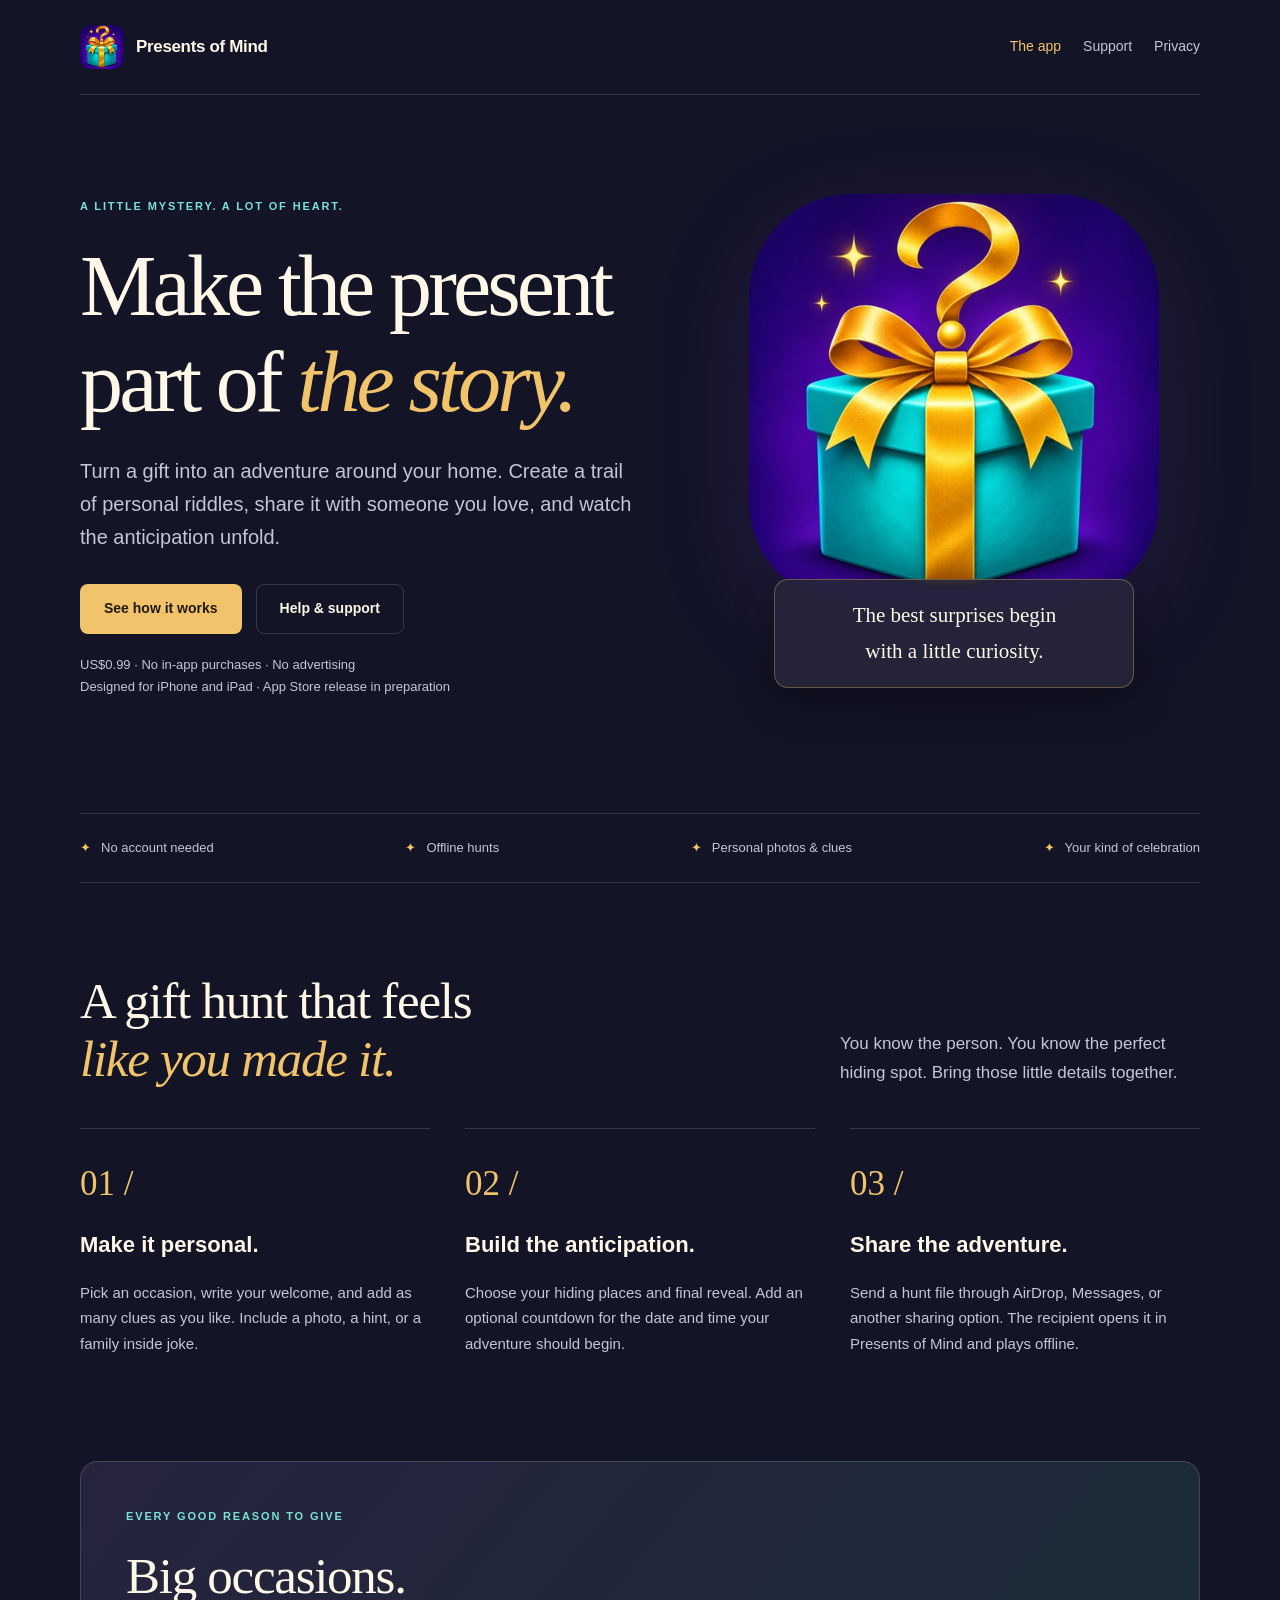
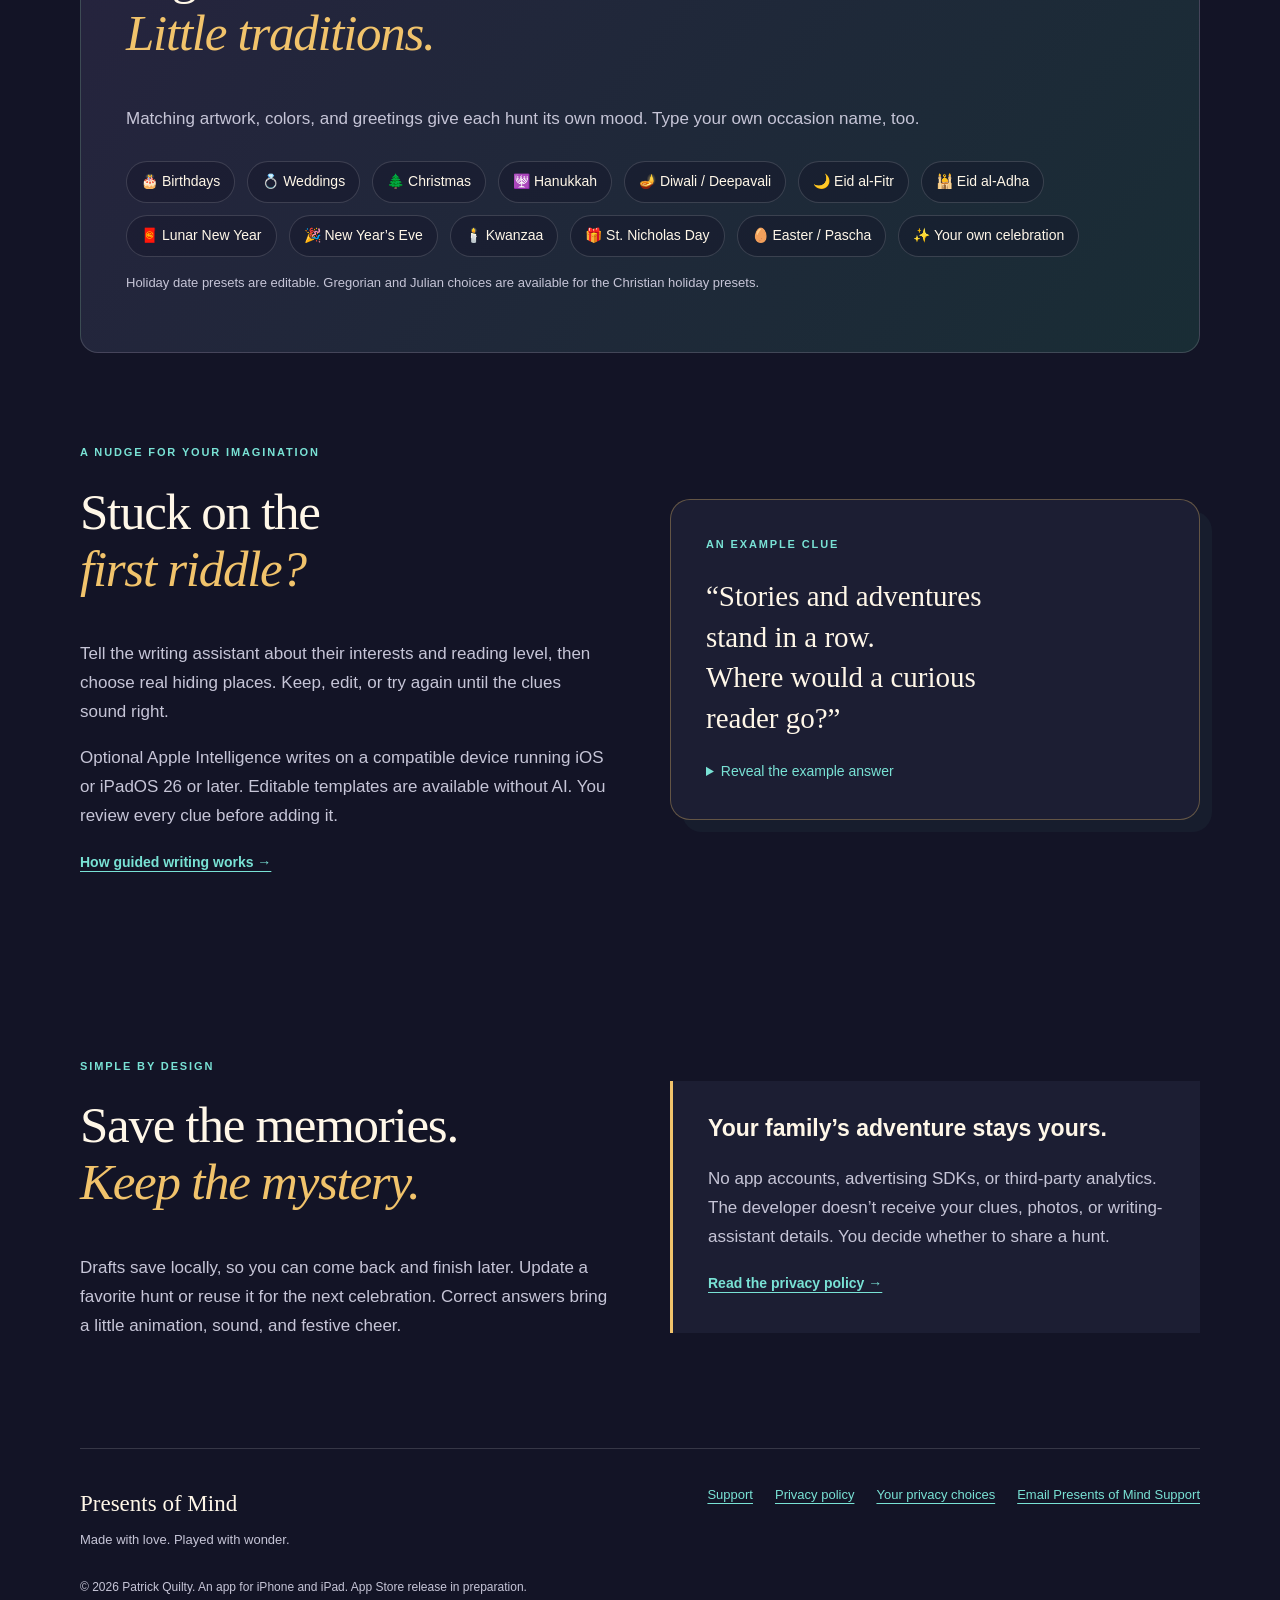
==== docs/index.html @ c744645d "Add Presents of Mind product, support, and privacy website" ====
<!doctype html>
<html lang="en"><head><meta charset="utf-8"><meta name="viewport" content="width=device-width, initial-scale=1"><meta name="description" content="Create personal gift scavenger hunts for birthdays, holidays, weddings, and your own celebrations. Official app information, support, and privacy policy."><meta name="theme-color" content="#131426"><title>Presents of Mind — A little mystery. A lot of heart.</title><link rel="canonical" href="https://pquilty79.github.io/presentsofmind-site/"><link rel="icon" type="image/jpeg" href="assets/app-icon.jpg"><link rel="apple-touch-icon" href="assets/app-icon.jpg"><meta property="og:title" content="Presents of Mind — A little mystery. A lot of heart."><meta property="og:description" content="Create personal gift scavenger hunts for birthdays, holidays, weddings, and your own celebrations. Official app information, support, and privacy policy."><meta property="og:type" content="website"><meta property="og:url" content="https://pquilty79.github.io/presentsofmind-site/"><meta property="og:image" content="https://pquilty79.github.io/presentsofmind-site/assets/app-icon.jpg"><link rel="stylesheet" href="styles.css"></head>
<body><a class="skip" href="#main">Skip to content</a><div class="wrap"><header class="site-header"><a class="brand" href="./"><img src="assets/app-icon.jpg" alt="" width="44" height="44">Presents of Mind</a><nav aria-label="Main navigation"><a href="./" aria-current="page">The app</a><a href="support.html">Support</a><a href="privacy.html">Privacy</a></nav></header>
<main id="main">
<section class="hero"><div><p class="eyebrow">A little mystery. A lot of heart.</p><h1>Make the present<br>part of <em>the story.</em></h1><p class="lede">Turn a gift into an adventure around your home. Create a trail of personal riddles, share it with someone you love, and watch the anticipation unfold.</p><div class="actions"><a class="button" href="#how-it-works">See how it works</a><a class="button secondary" href="support.html">Help &amp; support</a></div><p class="small">US$0.99 · No in-app purchases · No advertising<br>Designed for iPhone and iPad · App Store release in preparation</p></div><div class="art"><img class="hero-icon" src="assets/app-icon.jpg" alt="A turquoise present tied with a golden question-mark ribbon" width="1024" height="1024" fetchpriority="high"><p class="art-note">The best surprises begin<br>with a little curiosity.</p></div></section>
<div class="ribbon" aria-label="App highlights"><span>No account needed</span><span>Offline hunts</span><span>Personal photos &amp; clues</span><span>Your kind of celebration</span></div>
<section class="section" id="how-it-works"><div class="section-top"><h2>A gift hunt that feels<br><em>like you made it.</em></h2><p>You know the person. You know the perfect hiding spot. Bring those little details together.</p></div><div class="steps"><article class="step"><span class="number" aria-hidden="true">01 /</span><h3>Make it personal.</h3><p>Pick an occasion, write your welcome, and add as many clues as you like. Include a photo, a hint, or a family inside joke.</p></article><article class="step"><span class="number" aria-hidden="true">02 /</span><h3>Build the anticipation.</h3><p>Choose your hiding places and final reveal. Add an optional countdown for the date and time your adventure should begin.</p></article><article class="step"><span class="number" aria-hidden="true">03 /</span><h3>Share the adventure.</h3><p>Send a hunt file through AirDrop, Messages, or another sharing option. The recipient opens it in Presents of Mind and plays offline.</p></article></div></section>
<section class="occasion-panel" aria-labelledby="occasions"><p class="eyebrow">Every good reason to give</p><h2 id="occasions">Big occasions.<br><em>Little traditions.</em></h2><p>Matching artwork, colors, and greetings give each hunt its own mood. Type your own occasion name, too.</p><ul class="occasion-list"><li>🎂 Birthdays</li><li>💍 Weddings</li><li>🌲 Christmas</li><li>🕎 Hanukkah</li><li>🪔 Diwali / Deepavali</li><li>🌙 Eid al-Fitr</li><li>🕌 Eid al-Adha</li><li>🧧 Lunar New Year</li><li>🎉 New Year’s Eve</li><li>🕯️ Kwanzaa</li><li>🎁 St. Nicholas Day</li><li>🥚 Easter / Pascha</li><li>✨ Your own celebration</li></ul><p class="small">Holiday date presets are editable. Gregorian and Julian choices are available for the Christian holiday presets.</p></section>
<section class="section split"><div><p class="eyebrow">A nudge for your imagination</p><h2>Stuck on the<br><em>first riddle?</em></h2><p>Tell the writing assistant about their interests and reading level, then choose real hiding places. Keep, edit, or try again until the clues sound right.</p><p>Optional Apple Intelligence writes on a compatible device running iOS or iPadOS 26 or later. Editable templates are available without AI. You review every clue before adding it.</p><a class="text-link" href="support.html#writing">How guided writing works →</a></div><aside class="sample" aria-label="Illustrative riddle example"><p class="eyebrow">An example clue</p><blockquote>“Stories and adventures<br>stand in a row.<br>Where would a curious<br>reader go?”</blockquote><details><summary>Reveal the example answer</summary><p>A bookshelf. In your hunt, choose the places that mean something to your family.</p></details></aside></section>
<section class="section split"><div><p class="eyebrow">Simple by design</p><h2>Save the memories.<br><em>Keep the mystery.</em></h2><p>Drafts save locally, so you can come back and finish later. Update a favorite hunt or reuse it for the next celebration. Correct answers bring a little animation, sound, and festive cheer.</p></div><div class="callout"><h3>Your family’s adventure stays yours.</h3><p>No app accounts, advertising SDKs, or third-party analytics. The developer doesn’t receive your clues, photos, or writing-assistant details. You decide whether to share a hunt.</p><a class="text-link" href="privacy.html">Read the privacy policy →</a></div></section>
</main>
<footer class="footer"><div><strong>Presents of Mind</strong><p>Made with love. Played with wonder.</p></div><div class="footer-links"><a href="support.html">Support</a><a href="privacy.html">Privacy policy</a><a href="privacy.html#your-choices">Your privacy choices</a><a href="mailto:supportchesstimewars@gmail.com?subject=Presents%20of%20Mind%20Support">Email Presents of Mind Support</a></div><small class="copyright">© 2026 Patrick Quilty. An app for iPhone and iPad. App Store release in preparation.</small></footer></div></body></html>
---- docs/styles.css ----
:root{color-scheme:dark;--bg:#131426;--panel:#1c1e33;--ink:#fff7e8;--muted:#c6c5d7;--gold:#f1c36b;--teal:#79e2d5;--line:#ffffff26;--width:1120px}
*{box-sizing:border-box}html{scroll-behavior:smooth;scroll-padding-top:24px}body{margin:0;background:var(--bg);color:var(--ink);font:17px/1.7 -apple-system,BlinkMacSystemFont,"Segoe UI",sans-serif}a{color:var(--teal);text-underline-offset:4px}a:hover{color:var(--gold)}a:focus-visible,summary:focus-visible{outline:3px solid var(--gold);outline-offset:5px}img{max-width:100%;height:auto}h1,h2,h3,p{margin-top:0}h1,h2,h3{line-height:1.12;text-wrap:balance}h1,h2{font-family:Georgia,"Times New Roman",serif;font-weight:400}h1{font-size:clamp(48px,7.2vw,86px);letter-spacing:-.045em}h2{font-size:clamp(34px,4.5vw,51px);letter-spacing:-.025em}h3{font-size:22px}em{color:var(--gold);font-weight:400}p{color:var(--muted)}.wrap{width:min(var(--width),calc(100% - 48px));margin:auto}.skip{position:absolute;top:10px;left:10px;z-index:10;transform:translateY(-200%);padding:12px 20px;background:var(--ink);color:var(--bg)}.skip:focus{transform:none}
.site-header{display:flex;align-items:center;justify-content:space-between;gap:24px;padding:25px 0;border-bottom:1px solid var(--line)}.brand{display:flex;align-items:center;gap:12px;font-size:17px;font-weight:750;letter-spacing:-.02em;color:var(--ink);text-decoration:none}.brand img{width:44px;height:44px;border-radius:11px}nav{display:flex;flex-wrap:wrap;gap:8px 22px}nav a{display:inline-flex;align-items:center;min-height:44px;color:var(--muted);text-decoration:none;font-size:14px}nav a[aria-current=page]{color:var(--gold)}.eyebrow{text-transform:uppercase;letter-spacing:.17em;font-size:11px;font-weight:800;color:var(--teal);margin-bottom:22px}.hero{display:grid;grid-template-columns:1.15fr 1fr;gap:64px;align-items:center;min-height:640px;padding:85px 0}.hero h1{margin-bottom:24px}.lede{font-size:20px;line-height:1.65;max-width:620px}.actions{display:flex;flex-wrap:wrap;gap:14px;margin:30px 0 20px}.button{display:inline-flex;align-items:center;justify-content:center;min-height:50px;padding:12px 23px;background:var(--gold);color:#211a10;font-size:14px;font-weight:750;text-decoration:none;border:1px solid transparent;border-radius:8px}.button:hover{color:#211a10;background:#ffda93}.button.secondary{background:transparent;color:var(--ink);border-color:var(--line)}.button.secondary:hover{border-color:var(--teal);color:var(--teal)}.small{font-size:13px}.art{position:relative;padding:14px 20px 40px}.hero-icon{display:block;width:100%;max-width:410px;margin:auto;border-radius:25%;box-shadow:0 25px 100px #8b49e724}.art-note{position:relative;max-width:360px;margin:-25px auto 0;background:#26253aeF;border:1px solid #f1c36b55;padding:18px 24px;border-radius:14px;box-shadow:0 15px 40px #0005;font-family:Georgia,serif;font-size:21px;color:var(--ink);text-align:center}.ribbon{display:flex;justify-content:space-between;flex-wrap:wrap;gap:14px 25px;padding:23px 0;border-block:1px solid var(--line);font-size:13px;color:var(--muted)}.ribbon span::before{content:"✦";color:var(--gold);margin-right:10px}.section{padding:90px 0}.section-top{display:flex;justify-content:space-between;align-items:flex-end;gap:45px;margin-bottom:40px}.section-top h2{max-width:580px;margin:0}.section-top p{max-width:360px;margin:0}.steps{display:grid;grid-template-columns:repeat(3,1fr);gap:35px}.step{border-top:1px solid var(--line);padding-top:25px}.number{font-family:Georgia,serif;font-size:35px;color:var(--gold);display:block;margin-bottom:20px}.step p{font-size:15px}.occasion-panel{padding:45px;background:linear-gradient(130deg,#26233e,#192d35);border:1px solid var(--line);border-radius:18px}.occasion-list{display:flex;flex-wrap:wrap;gap:12px;margin:28px 0 15px;padding:0;list-style:none}.occasion-list li{padding:8px 14px;border:1px solid var(--line);border-radius:30px;font-size:14px;background:#13142665}.split{display:grid;grid-template-columns:1fr 1fr;gap:60px;align-items:center}.sample{padding:35px;border:1px solid #f1c36b55;background:var(--panel);border-radius:20px;box-shadow:12px 12px 0 #79e2d50b}.sample blockquote{margin:22px 0;font:29px/1.4 Georgia,serif;color:var(--ink)}.sample details{font-size:14px}.sample summary{color:var(--teal)}.sample details p{margin:14px 0 0}.text-link{font-size:14px;font-weight:700}.callout{padding:35px;border-left:3px solid var(--gold);background:var(--panel)}.callout h2,.callout h3{font-family:inherit;font-size:23px;font-weight:700}.callout p:last-child{margin-bottom:0}.footer{padding:35px 0 45px;border-top:1px solid var(--line);display:grid;grid-template-columns:1fr auto;gap:20px}.footer strong{font-family:Georgia,serif;font-size:23px;font-weight:400}.footer p{font-size:13px;margin:6px 0}.footer-links{display:flex;flex-wrap:wrap;gap:12px 22px;align-content:start}.footer-links a{font-size:13px}.copyright{grid-column:1/-1;font-size:12px;color:var(--muted)}
.document{max-width:800px;margin:auto;padding:65px 0 85px}.document h1{font-size:clamp(44px,6vw,65px);margin-bottom:25px}.document h2{font-family:inherit;font-weight:700;font-size:25px;margin-top:43px;letter-spacing:-.02em}.document h3{font-size:20px;margin-top:30px}.document li{color:var(--muted);margin-bottom:12px}.document ul,.document ol{padding-left:24px}.document .callout{margin:30px 0}.document .callout h2{margin-top:0}.updated{font-size:13px}.faq{border-bottom:1px solid var(--line);padding:20px 0}.faq summary{cursor:pointer;font-size:18px;font-weight:650;color:var(--ink);padding-right:10px;min-height:32px}.faq p{margin:15px 0 0;font-size:16px}.contact-box{padding:28px;border:1px solid #79e2d555;background:#79e2d509;border-radius:12px;margin:28px 0}.contact-box h2{margin-top:0}.contact-box .button{margin:5px 0 12px}code{color:var(--ink);font-size:.9em;overflow-wrap:anywhere}main{overflow-wrap:break-word}summary{cursor:pointer}.privacy-points{padding-left:20px}.privacy-points li{margin-bottom:10px}.muted{color:var(--muted)}
@media(max-width:850px){.hero{gap:30px;padding:55px 0;min-height:0}.hero-icon{max-width:330px}.section{padding:65px 0}.section-top{display:block}.section-top p{max-width:600px;margin-top:20px}.split{gap:30px}.steps{gap:22px}.occasion-panel{padding:30px}}
@media(max-width:620px){.wrap{width:calc(100% - 36px)}.site-header{align-items:flex-start;flex-direction:column;gap:8px;padding:20px 0 12px}nav{gap:25px}.brand{font-size:18px}.hero{grid-template-columns:1fr;gap:30px;padding-top:43px}.hero h1{font-size:57px}.hero .lede{font-size:18px}.art{padding:5px 24px 20px}.hero-icon{max-width:310px}.art-note{font-size:19px;max-width:290px}.ribbon{font-size:12px;justify-content:flex-start;gap:14px 22px}.steps,.split{grid-template-columns:1fr;gap:30px}.step{padding-top:20px}.number{font-size:28px;margin-bottom:12px}.step h3{margin-bottom:12px}.sample{padding:25px}.sample blockquote{font-size:26px}.section{padding:50px 0}.occasion-panel{padding:27px 22px}.occasion-list{gap:9px}.occasion-list li{font-size:13px;padding:7px 11px}.footer{grid-template-columns:1fr}.document{padding-top:42px}.document .lede{font-size:18px}.contact-box,.callout{padding:24px}.actions{gap:12px}.button{padding-inline:18px}}
@media(prefers-reduced-motion:reduce){html{scroll-behavior:auto}}
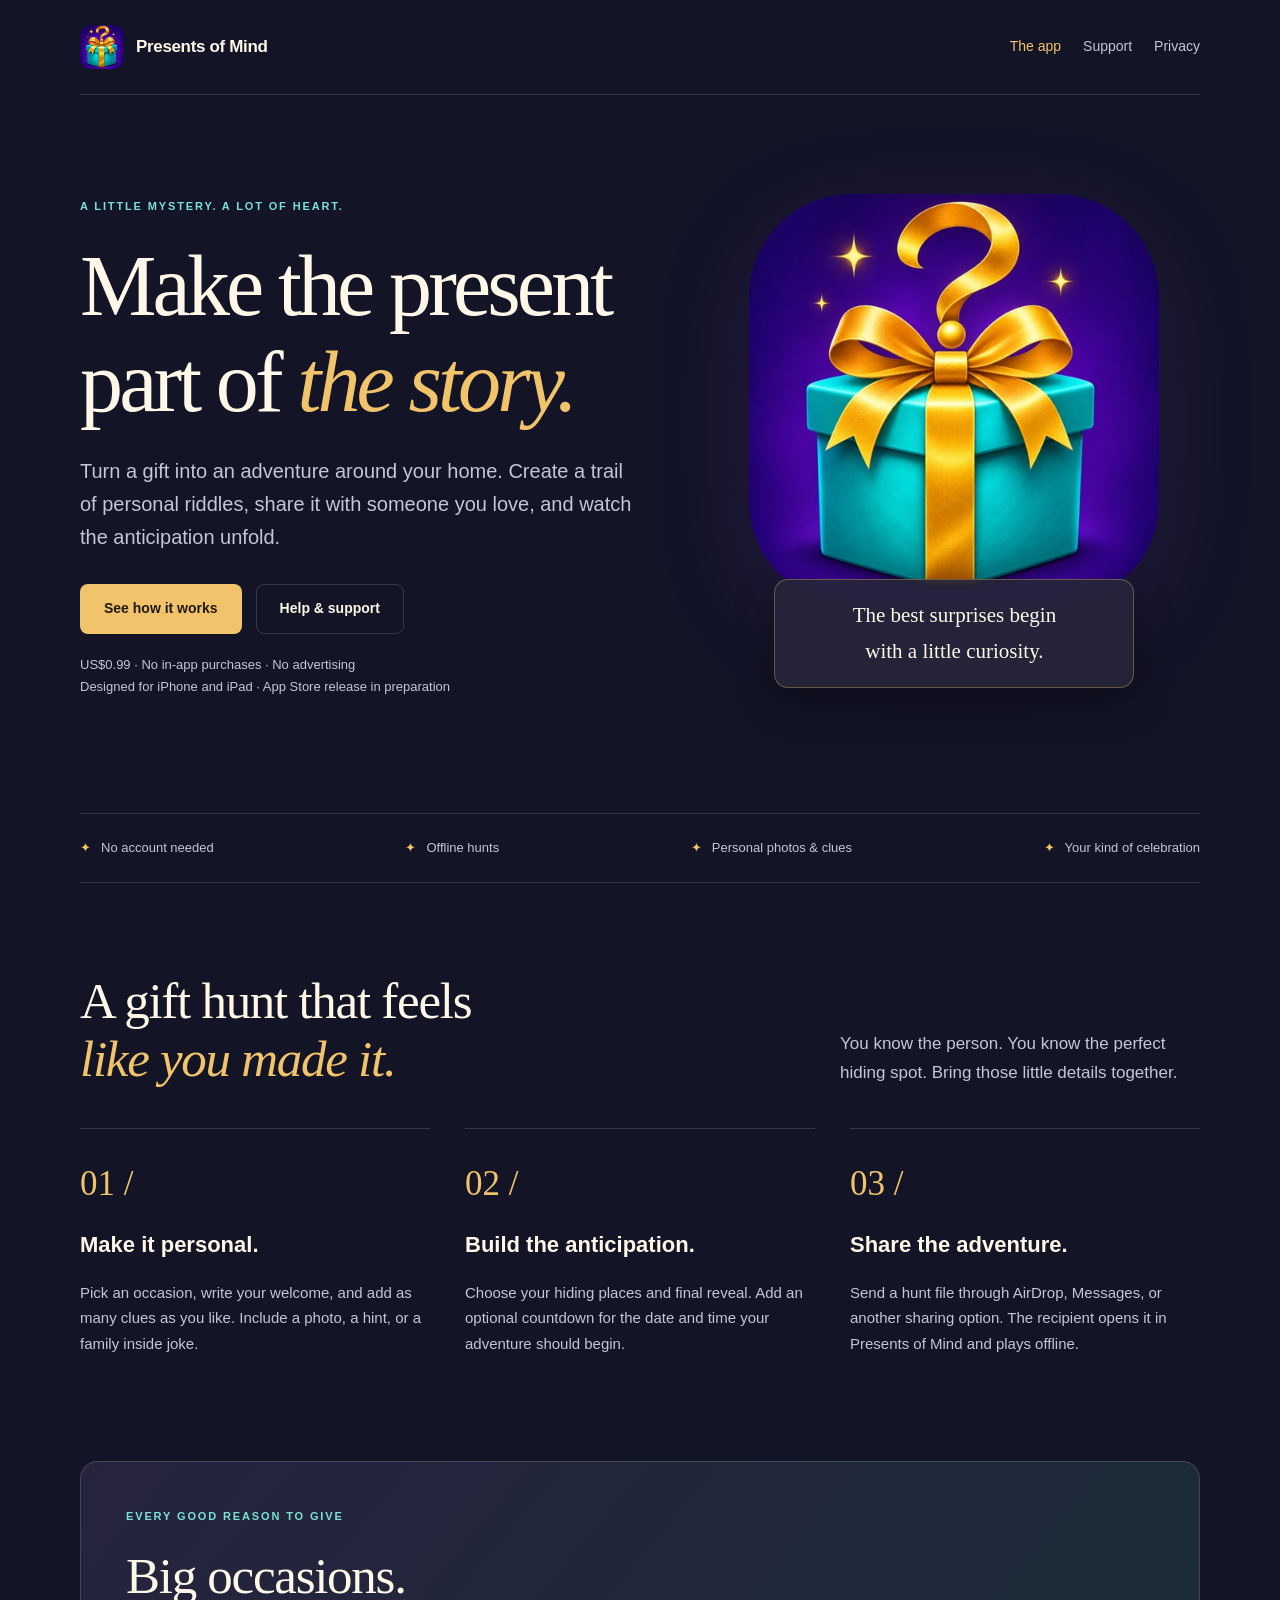
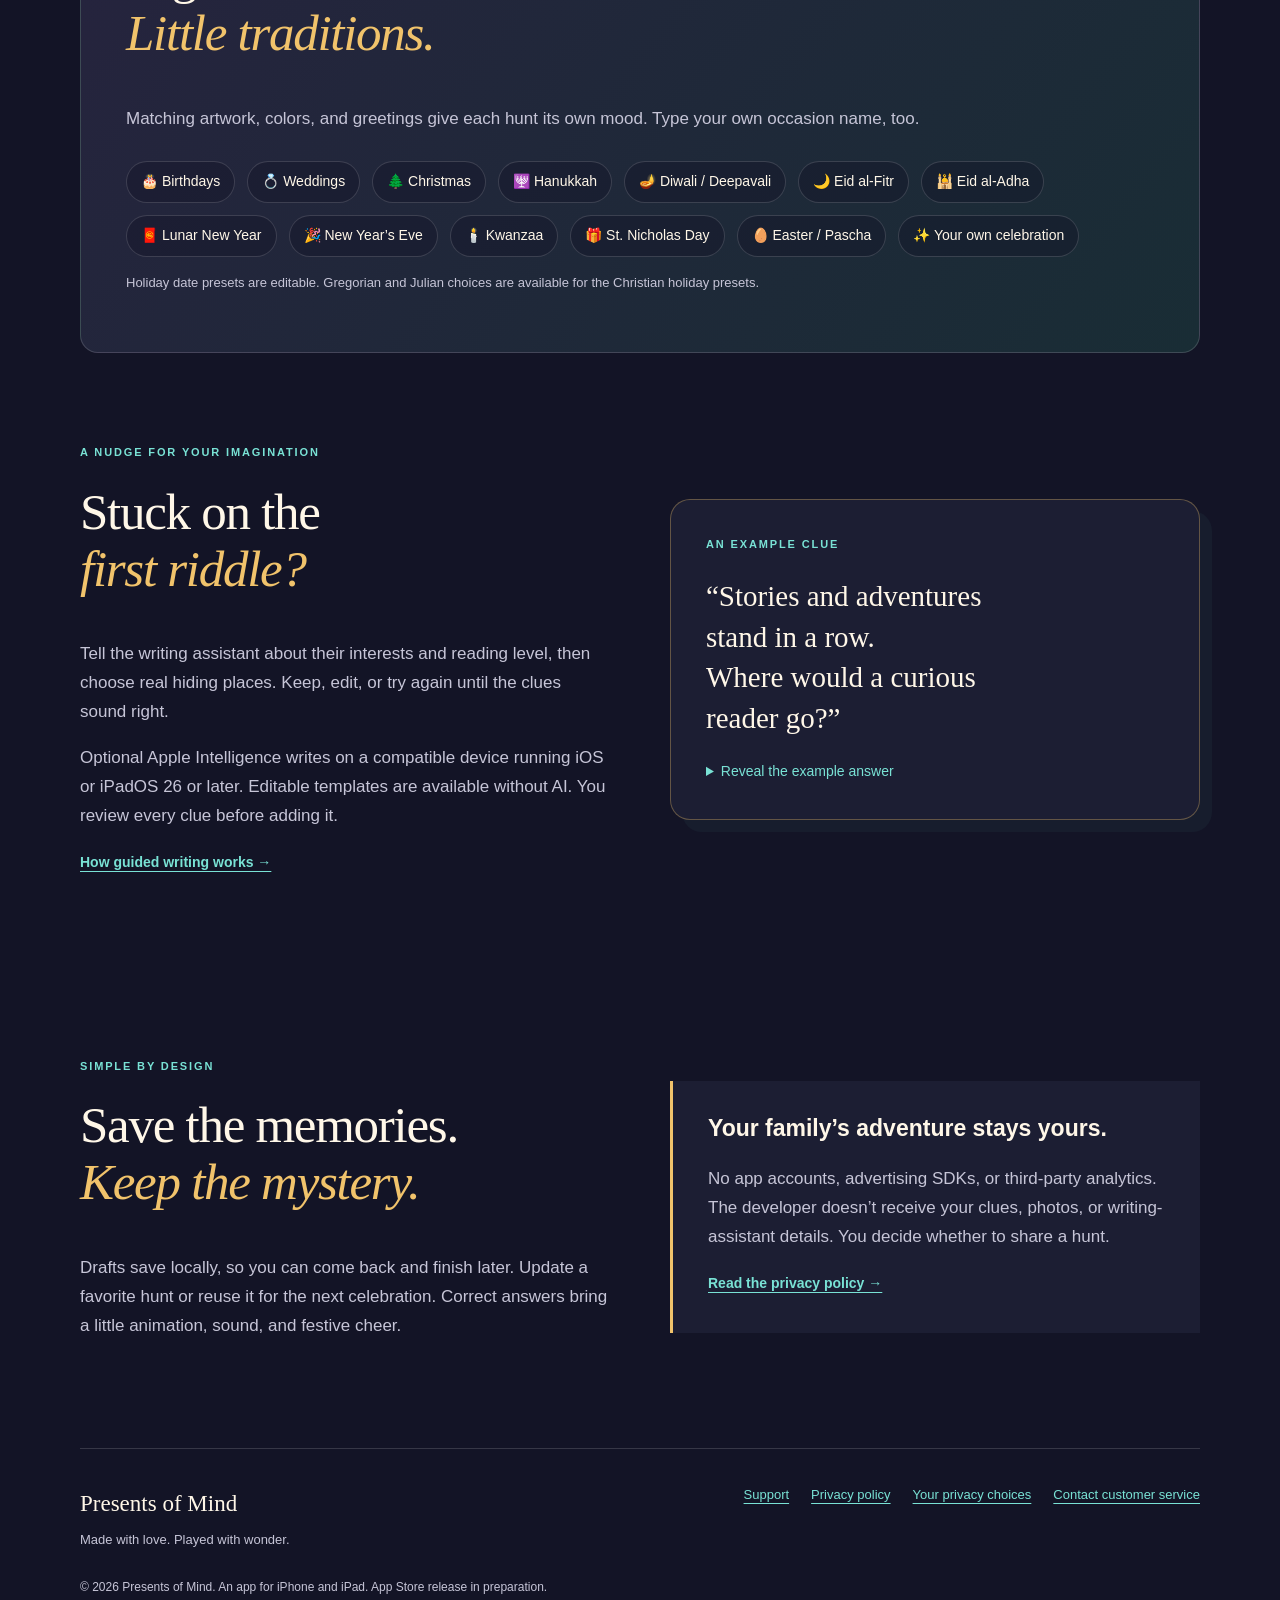
==== commit 730ed2a4: "Use customer-service contact wording and remove personal name from site" ====
--- a/docs/index.html
+++ b/docs/index.html
@@ -9,4 +9,4 @@
 <section class="section split"><div><p class="eyebrow">A nudge for your imagination</p><h2>Stuck on the<br><em>first riddle?</em></h2><p>Tell the writing assistant about their interests and reading level, then choose real hiding places. Keep, edit, or try again until the clues sound right.</p><p>Optional Apple Intelligence writes on a compatible device running iOS or iPadOS 26 or later. Editable templates are available without AI. You review every clue before adding it.</p><a class="text-link" href="support.html#writing">How guided writing works →</a></div><aside class="sample" aria-label="Illustrative riddle example"><p class="eyebrow">An example clue</p><blockquote>“Stories and adventures<br>stand in a row.<br>Where would a curious<br>reader go?”</blockquote><details><summary>Reveal the example answer</summary><p>A bookshelf. In your hunt, choose the places that mean something to your family.</p></details></aside></section>
 <section class="section split"><div><p class="eyebrow">Simple by design</p><h2>Save the memories.<br><em>Keep the mystery.</em></h2><p>Drafts save locally, so you can come back and finish later. Update a favorite hunt or reuse it for the next celebration. Correct answers bring a little animation, sound, and festive cheer.</p></div><div class="callout"><h3>Your family’s adventure stays yours.</h3><p>No app accounts, advertising SDKs, or third-party analytics. The developer doesn’t receive your clues, photos, or writing-assistant details. You decide whether to share a hunt.</p><a class="text-link" href="privacy.html">Read the privacy policy →</a></div></section>
 </main>
-<footer class="footer"><div><strong>Presents of Mind</strong><p>Made with love. Played with wonder.</p></div><div class="footer-links"><a href="support.html">Support</a><a href="privacy.html">Privacy policy</a><a href="privacy.html#your-choices">Your privacy choices</a><a href="mailto:supportchesstimewars@gmail.com?subject=Presents%20of%20Mind%20Support">Email Presents of Mind Support</a></div><small class="copyright">© 2026 Patrick Quilty. An app for iPhone and iPad. App Store release in preparation.</small></footer></div></body></html>+<footer class="footer"><div><strong>Presents of Mind</strong><p>Made with love. Played with wonder.</p></div><div class="footer-links"><a href="support.html">Support</a><a href="privacy.html">Privacy policy</a><a href="privacy.html#your-choices">Your privacy choices</a><a href="mailto:supportchesstimewars@gmail.com?subject=Presents%20of%20Mind%20Support">Contact customer service</a></div><small class="copyright">© 2026 Presents of Mind. An app for iPhone and iPad. App Store release in preparation.</small></footer></div></body></html>
